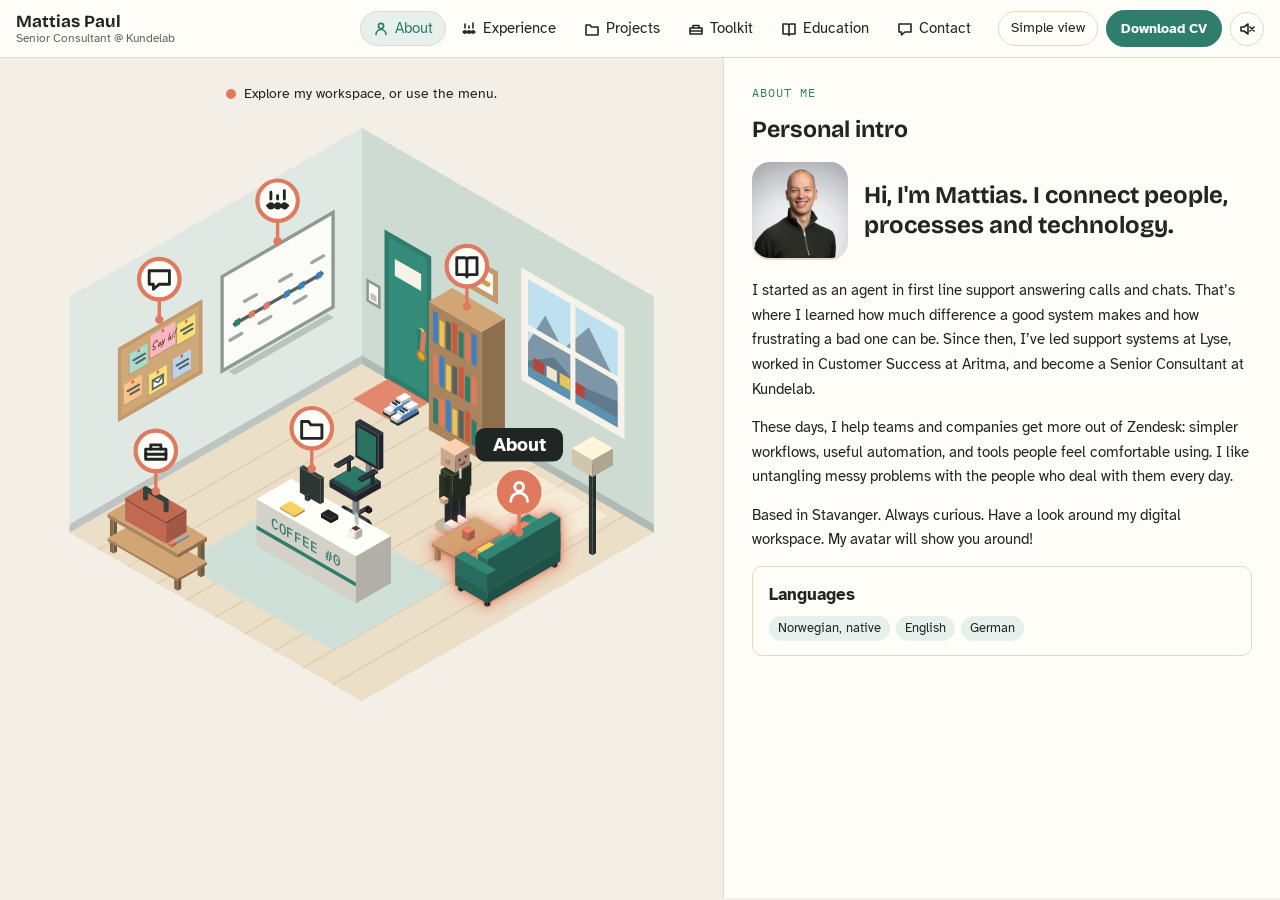
==== index.html @ dcd0cd8d "feature: Simple view and Interactive view links, including on phones Renames Résumé view to Simple v" ====
<!doctype html>
<html lang="en">
<head>
  <meta charset="utf-8">
  <meta name="viewport" content="width=device-width, initial-scale=1, viewport-fit=cover">
  <title>Mattias Paul</title>
  <meta name="description" content="Mattias Paul, Senior Consultant at Kundelab. Zendesk setup, automation and support systems. Explore my workspace.">
  <link rel="icon" href="assets/favicon.svg?v=2" type="image/svg+xml">
  <link rel="apple-touch-icon" href="assets/apple-touch-icon.png">
  <link rel="preconnect" href="https://fonts.googleapis.com">
  <link rel="preconnect" href="https://fonts.gstatic.com" crossorigin>
  <link rel="stylesheet" href="https://fonts.googleapis.com/css2?family=Atkinson+Hyperlegible:wght@400;700&family=Bricolage+Grotesque:opsz,wght@12..96,500;12..96,700&family=Caveat:wght@700&family=IBM+Plex+Mono:wght@500&display=swap">
  <link rel="stylesheet" href="css/styles.css">
</head>
<body>
  <a class="skip" href="#panel">Skip to content</a>
  <header class="topbar">
    <div class="brand">Mattias Paul<small>Senior Consultant @ Kundelab</small></div>
    <nav id="nav" class="nav" aria-label="Sections"></nav>
    <div class="actions">
      <a class="ghost" href="resume.html">Simple view</a>
      <a id="cv" class="cta" href="assets/Mattias-Paul-CV.pdf" download aria-label="Download CV"><span class="long">Download </span>CV</a>
      <button id="sound" type="button" class="iconbtn" aria-pressed="false" aria-label="Sound off" title="Sound off">
        <svg viewBox="0 0 16 16" fill="none" stroke="currentColor" stroke-width="1.6" stroke-linecap="round" stroke-linejoin="round" aria-hidden="true"><path d="M2 6h3l4-3v10l-4-3H2z"/><path class="x" d="M11 6l4 4M15 6l-4 4"/></svg>
      </button>
    </div>
  </header>

  <main class="body">
    <div class="scene">
      <h1 class="visually-hidden">Mattias Paul, Senior Consultant at Kundelab</h1>
      <p class="hint"><i aria-hidden="true"></i>Explore my workspace, or use the menu.</p>
      <svg id="room" viewBox="-205 -150 410 360" role="group" aria-label="My workspace. Each marked object opens a section."></svg>
    </div>
    <p id="room-status" class="visually-hidden" aria-live="polite"></p>
    <section id="panel" class="panel" aria-label="Section"></section>
  </main>

  <script src="js/content.js"></script>
  <script src="js/render.js"></script>
  <script src="js/iso.js"></script>
  <script src="js/walk.js"></script>
  <script src="js/coffee.js"></script>
  <script src="js/room.js"></script>
  <script src="js/app.js"></script>
</body>
</html>
---- css/styles.css ----
/* Mattias Paul portfolio. Layout: header bar, then two columns (room left, section panel right); one column on phones. */
:root{
  --bg:#f4efe6; --panel:#fffdf8; --fg:#1f2624; --muted:#5d6864; --line:#e2d9c8;
  --accent:#2f7d6d; --accent-ink:#ffffff; --chip:#e7f0ec; --mark:#e07a5f;
  --display:"Bricolage Grotesque", "Segoe UI", system-ui, sans-serif;
  --body:"Atkinson Hyperlegible", system-ui, -apple-system, "Segoe UI", sans-serif;
  --mono:"IBM Plex Mono", ui-monospace, Consolas, Menlo, monospace;
}
body.evening{
  --bg:#1e2632; --panel:#26303d; --fg:#eef0ea; --muted:#b3bcc4; --line:#3a4656;
  --accent:#7fd1bd; --accent-ink:#11201c; --chip:#2f3d48;
}
*{box-sizing:border-box}
[hidden]{display:none !important}
html{-webkit-text-size-adjust:100%}
body{margin:0; background:var(--bg); color:var(--fg); font:17px/1.6 var(--body); transition:background-color .6s, color .6s}
h1,h2,h3,h4{font-family:var(--display); line-height:1.2; text-wrap:balance; margin:0}
p{margin:0}
a{color:var(--accent)}
button{font:inherit}
:focus-visible{outline:3px solid var(--accent); outline-offset:2px}
.skip{position:absolute; left:-999px; top:8px; background:var(--panel); padding:6px 12px; z-index:10}
.skip:focus{left:8px}

/* header */
.topbar{display:flex; align-items:center; flex-wrap:wrap; gap:8px 14px; padding:10px max(16px, env(safe-area-inset-left)) 10px; border-bottom:1px solid var(--line); background:var(--panel); position:sticky; top:0; z-index:5}
.brand{font-family:var(--display); font-weight:700; line-height:1.15; margin-right:auto}
.brand small{display:block; font-family:var(--body); font-weight:400; font-size:.78rem; color:var(--muted)}
.nav{display:flex; flex-wrap:wrap; gap:2px; align-items:center}
.nav button{color:var(--fg); background:none; border:1px solid transparent; border-radius:999px; padding:5px 12px; cursor:pointer; display:inline-flex; align-items:center; gap:6px; font-size:.92rem}
.nav button svg{width:16px; height:16px}
.nav-view{display:none}
.nav button:hover{background:var(--chip)}
/* selected item: same font weight as the others, so nothing around it moves */
.nav button[aria-current="true"]{background:var(--chip); border-color:var(--line); color:var(--accent)}
.actions{display:flex; align-items:center; gap:8px}
.cta{font-size:.9rem; font-weight:700; padding:6px 14px; border-radius:999px; border:1px solid var(--accent); background:var(--accent); color:var(--accent-ink); text-decoration:none; cursor:pointer}
.ghost{font-size:.88rem; padding:5px 12px; border-radius:999px; border:1px solid var(--line); color:var(--fg); text-decoration:none}
.iconbtn{display:inline-grid; place-items:center; width:34px; height:34px; border-radius:999px; border:1px solid var(--line); background:none; color:var(--fg); cursor:pointer}
.iconbtn svg{width:16px; height:16px}

/* main layout */
.body{display:grid; grid-template-columns:minmax(0,1.3fr) minmax(0,1fr); min-height:calc(100vh - 60px)}
.scene{display:grid; align-content:start; gap:6px; padding:24px max(16px, env(safe-area-inset-left)) 12px; min-width:0}
.hello{display:grid; grid-template-columns:auto 1fr; gap:8px 16px; align-items:center}
.portrait{width:96px; height:96px; border-radius:18px; object-fit:cover; display:block; box-shadow:0 2px 0 var(--line)}
.hello h1{font-size:clamp(1.3rem, 2.6vw, 1.85rem)}
.hint{justify-self:center; justify-content:center; text-align:center; display:inline-flex; align-items:center; gap:8px; font-size:.9rem}
.hint i{width:10px; height:10px; border-radius:50%; background:var(--mark); flex:none}
#room{width:100%; max-width:760px; height:auto; display:block; margin:0 auto; touch-action:manipulation}

.visually-hidden{position:absolute; width:1px; height:1px; margin:-1px; padding:0; overflow:hidden; clip:rect(0 0 0 0); white-space:nowrap; border:0}
.intro-card{display:grid; grid-template-columns:auto minmax(0,1fr); gap:16px; align-items:center; margin:4px 0 6px}
.intro-card .headline{font-family:var(--display); font-weight:700; font-size:clamp(1.2rem, 2vw, 1.5rem); line-height:1.25; text-wrap:balance}

.photo{margin:0; display:grid; gap:6px}
.photo img{width:100%; height:auto; max-height:420px; object-fit:cover; border-radius:10px; display:block; background:var(--chip)}
.photo figcaption{font-size:.82rem; color:var(--muted)}

/* project cards: actions and the "How I built it" toggle */
.key-actions{margin:6px 0 0; padding-left:1.15em; display:grid; gap:3px}
.key-actions li{font-size:.95rem}
.built{border-top:1px solid var(--line); padding-top:10px}
.built summary{cursor:pointer; font-weight:700; color:var(--accent); list-style:none; display:flex; align-items:center; gap:8px; width:max-content; max-width:100%}
.built summary::-webkit-details-marker{display:none}
.built summary::before{content:""; width:7px; height:7px; border-right:2px solid currentColor; border-bottom:2px solid currentColor; transform:rotate(-45deg); transition:transform .15s}
.built[open] summary::before{transform:rotate(45deg)}
.built-body{display:grid; gap:10px; margin-top:10px}
.built-body p{font-size:.92rem; color:var(--muted); margin:0}
.built-body b{color:var(--fg)}

/* before/after workflow */
.beforeafter{display:grid; gap:8px; margin-top:4px}
.beforeafter h3{font-size:1rem; margin:0}
.ba-head{display:grid; grid-template-columns:1fr 1fr; gap:10px; font-family:var(--mono); font-size:.72rem; letter-spacing:.08em; text-transform:uppercase}
.ba-head span:first-child{color:var(--muted)}
.ba-head span:last-child{color:var(--accent)}
.ba-row{display:grid; grid-template-columns:1fr 1fr; gap:4px 10px; padding-top:8px; border-top:1px solid var(--line)}
.ba-step{grid-column:1 / -1; font-size:.86rem}
.ba-row p{margin:0; font-size:.88rem; line-height:1.45; padding:8px 10px; border-radius:8px}
.ba-before{background:var(--bg); color:var(--muted)}
.ba-after{background:var(--chip)}
.ba-tag{position:absolute; width:1px; height:1px; overflow:hidden; clip:rect(0 0 0 0); white-space:nowrap}
@media (max-width:480px){
  .ba-head{display:none}
  .ba-row{grid-template-columns:1fr}
  .ba-tag{position:static; width:auto; height:auto; clip:auto; display:block; font-family:var(--mono); font-size:.68rem; letter-spacing:.08em; text-transform:uppercase; margin-bottom:2px}
  .ba-after .ba-tag{color:var(--accent)}
}

/* panel */
.panel{background:var(--panel); border-left:1px solid var(--line); padding:26px 28px 40px; display:grid; gap:14px; align-content:start; min-width:0}
.panel h2{font-size:1.45rem}
.panel h2:focus{outline:none}
.kicker{font-family:var(--mono); font-size:.72rem; letter-spacing:.08em; text-transform:uppercase; color:var(--accent)}
.panel p,.panel li{font-size:.96rem}
.muted{color:var(--muted)}
.ph{border:1.5px dashed var(--muted); border-radius:8px; padding:12px; color:var(--muted); font-size:.92rem}
.ph b{color:var(--fg)}
.card{border:1px solid var(--line); border-radius:10px; padding:14px 16px; display:grid; gap:8px}
.card.feature{border:2px solid var(--accent); padding:20px 22px; gap:12px}
.card .title{font-family:var(--display); font-size:1.15rem; line-height:1.25; font-weight:700}
.card dl{display:grid; gap:4px; margin:0}
.card dt{font-family:var(--mono); font-size:.72rem; letter-spacing:.08em; text-transform:uppercase; color:var(--accent); margin-top:10px}
.card dt:first-child{margin-top:0}
.card dd{margin:0; line-height:1.6}
.kpis{display:grid; grid-template-columns:minmax(0,1.4fr) minmax(0,1fr); gap:8px; align-items:stretch}
@media (max-width:420px){ .kpis{grid-template-columns:1fr} }
.kpi{display:grid; gap:4px; align-content:start; padding:12px 12px 10px; border-radius:8px; background:var(--chip)}
.kpi b{font-family:var(--display); font-size:1.45rem; line-height:1.1; color:var(--accent); font-variant-numeric:tabular-nums; white-space:nowrap}
.kpi span{font-size:.78rem; line-height:1.35; color:var(--muted)}
.kpi.primary{background:var(--accent); }
.kpi.primary b{color:var(--accent-ink); font-size:2rem}
.kpi.primary span{color:var(--accent-ink); opacity:.9; font-size:.82rem}
.kpi:not(.primary) b{font-size:1.2rem; color:var(--fg)}
.credit{font-size:.84rem; color:var(--muted)}
.chips{display:flex; flex-wrap:wrap; gap:6px}
.chip{font-size:.8rem; padding:2px 9px; border-radius:999px; background:var(--chip); justify-self:start}
.tl{list-style:none; margin:0; padding:0; display:grid}
.tl li{display:grid; grid-template-columns:100px minmax(0,1fr); gap:10px; padding:9px 0; border-top:1px solid var(--line)}
.tl .yr{font-family:var(--mono); font-size:.78rem; color:var(--muted); padding-top:2px}
.tl b{display:block}
.tools{list-style:none; margin:0; padding:0; display:grid}
.tools li{display:grid; gap:2px; padding:10px 0; border-top:1px solid var(--line)}
.tools li:first-child{border-top:0; padding-top:0}
.tools b{font-family:var(--display)}
.tools span{color:var(--muted); font-size:.94rem}
.tabs{display:inline-flex; justify-self:start; border:1px solid var(--line); border-radius:999px; padding:3px; gap:2px; background:var(--bg)}
.tabs button{border:0; background:none; color:var(--fg); padding:5px 14px; border-radius:999px; cursor:pointer; font-size:.9rem}
.tabs button[aria-selected="true"]{background:var(--accent); color:var(--accent-ink)}
.copyrow{display:flex; flex-wrap:wrap; gap:8px; align-items:center}
.copyrow code{font-family:var(--mono); font-size:.92rem; user-select:all; overflow-wrap:anywhere}
.btn{font-size:.9rem; padding:6px 12px; border-radius:6px; border:1px solid var(--accent); background:var(--accent); color:var(--accent-ink); cursor:pointer}
.panel h3{font-size:1.02rem; margin-top:6px}

/* room interaction */
.hot,.floor,.marker,.switch{cursor:pointer; outline:none}
.hot.lit{filter:drop-shadow(0 0 1.5px #e07a5f) drop-shadow(0 0 5px rgba(224,122,95,.75))}
.marker .tagwrap{visibility:hidden; opacity:0}
.marker:hover .tagwrap,.marker.lit .tagwrap,.marker.sel .tagwrap,.marker:focus-visible .tagwrap{visibility:visible; opacity:1}
.marker .disc{fill:#fffdf8; stroke:#e07a5f; stroke-width:2.5}
.marker .ico{fill:none; stroke:#1f2624; stroke-width:1.7; stroke-linecap:round; stroke-linejoin:round}
.marker.sel .disc{fill:#e07a5f}
.marker.sel .ico{stroke:#ffffff}
.marker:focus-visible .disc{stroke:#2f7d6d; stroke-width:3.5}
.switch:focus-visible .plate{stroke:#2f7d6d; stroke-width:3}
.pulse{opacity:0}
@media (prefers-reduced-motion: no-preference){
  .hot{transition:filter .15s}
  .marker .tagwrap{transition:opacity .15s}
  .pulse{transform-box:fill-box; transform-origin:center; animation:pulse 2.6s ease-out infinite}
  .steam{animation:steam 1.4s ease-out infinite; transform-box:fill-box; transform-origin:bottom}
}
.topic-bubble{cursor:pointer; outline:none}
.has-bubble .marker .tagwrap{visibility:hidden !important}
.topic-bubble:focus-visible rect:first-child{stroke-width:3}
@media (prefers-reduced-motion: no-preference){ .topic-bubble{animation:bubble-in .25s ease-out; transform-box:fill-box; transform-origin:bottom center} }
@keyframes bubble-in{from{opacity:0; transform:translateY(6px) scale(.92)} to{opacity:1; transform:none}}
@keyframes pulse{0%{opacity:.5; transform:scale(1)}100%{opacity:0; transform:scale(1.9)}}
@keyframes steam{0%{opacity:0; transform:translateY(4px)}30%{opacity:.9}100%{opacity:0; transform:translateY(-8px)}}
@media (prefers-reduced-motion: reduce){ body{transition:none} }

/* medium screens: drop the menu icons and tighten spacing so the header stays on one row */
@media (min-width:861px) and (max-width:1179px){
  .nav button svg{display:none}
  .nav button{padding:5px 9px}
  .topbar{gap:8px 10px}
  .actions{gap:6px}
}
@media (min-width:861px) and (max-width:959px){ .cta .long{display:none} }

/* phone */
@media (max-width:860px){
  .body{grid-template-columns:1fr; min-height:0}
  .topbar{gap:8px}
  .nav{order:3; width:100%; flex-wrap:nowrap; overflow-x:auto; gap:6px; padding-bottom:2px; scrollbar-width:none}
  .nav button{border-color:var(--line); flex:0 0 auto}
  body:not(.resume-page) .actions .ghost{display:none}
  .nav-view{display:inline-flex; align-items:center; flex:0 0 auto; padding:5px 12px; border-radius:999px; border:1px dashed var(--accent); color:var(--accent); text-decoration:none; font-size:.92rem}
  .portrait{width:64px; height:64px; border-radius:14px}
  .scene{padding-top:16px}
  .panel{border-left:0; border-top:1px solid var(--line); border-radius:16px 16px 0 0; box-shadow:0 -6px 18px rgba(0,0,0,.08); padding:22px max(16px, env(safe-area-inset-left)) 40px}
  .tl li{grid-template-columns:84px minmax(0,1fr)}
}

/* résumé view */
.resume{max-width:760px; margin:0 auto; padding:32px max(16px, env(safe-area-inset-left)) 60px; display:grid; gap:28px}
.resume section{display:grid; gap:12px}
@media print{
  .topbar .actions,.topbar .nav,.skip{display:none !important}
  .topbar{position:static}
  body{background:#fff; color:#000}
}
.resume-page .resume{border:0; box-shadow:none; border-radius:0; background:var(--panel)}
.resume-page{background:var(--bg)}
@media print{
  .resume-page .resume{padding:0}
  .resume .btn,.ph{display:none !important}
  .resume section{break-inside:avoid-page}
}
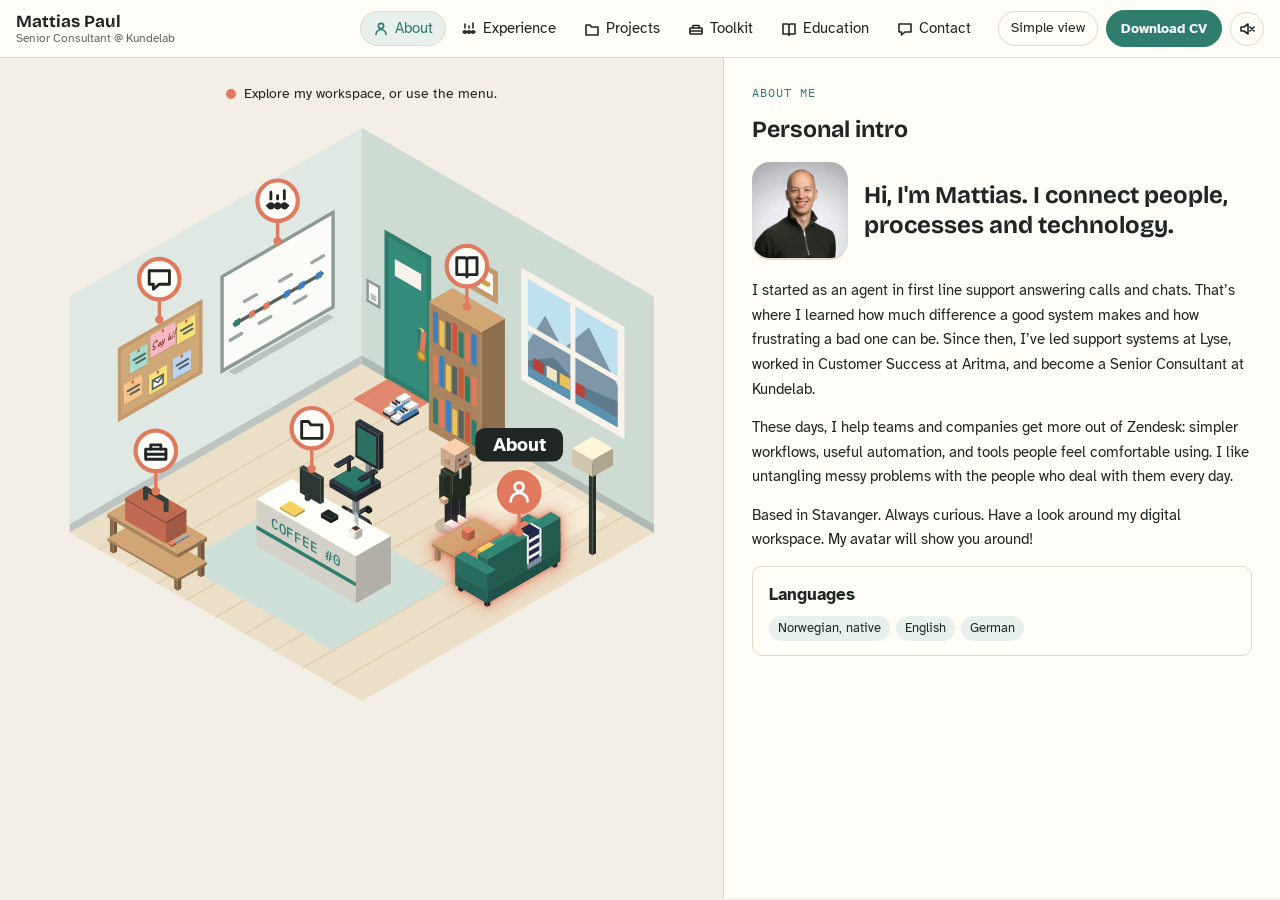
==== commit 85aabbdf: "feature: Vercel Web Analytics on both pages Cookie-free page view counting, visible only in the Verc" ====
--- a/index.html
+++ b/index.html
@@ -11,6 +11,9 @@
   <link rel="preconnect" href="https://fonts.gstatic.com" crossorigin>
   <link rel="stylesheet" href="https://fonts.googleapis.com/css2?family=Atkinson+Hyperlegible:wght@400;700&family=Bricolage+Grotesque:opsz,wght@12..96,500;12..96,700&family=Caveat:wght@700&family=IBM+Plex+Mono:wght@500&display=swap">
   <link rel="stylesheet" href="css/styles.css">
+  <!-- Vercel Web Analytics: cookie-free page view counting, visible only in the Vercel dashboard -->
+  <script>window.va = window.va || function () { (window.vaq = window.vaq || []).push(arguments); };</script>
+  <script defer src="/_vercel/insights/script.js"></script>
 </head>
 <body>
   <a class="skip" href="#panel">Skip to content</a>
--- a/css/styles.css
+++ b/css/styles.css
@@ -54,7 +54,7 @@
 .intro-card .headline{font-family:var(--display); font-weight:700; font-size:clamp(1.2rem, 2vw, 1.5rem); line-height:1.25; text-wrap:balance}
 
 .photo{margin:0; display:grid; gap:6px}
-.photo img{width:100%; height:auto; max-height:420px; object-fit:cover; border-radius:10px; display:block; background:var(--chip)}
+.photo img{width:100%; height:auto; max-height:520px; object-fit:cover; object-position:center top; border-radius:10px; display:block; background:var(--chip)}   /* crop from the bottom so heads stay in view */
 .photo figcaption{font-size:.82rem; color:var(--muted)}
 
 /* project cards: actions and the "How I built it" toggle */
@@ -87,6 +87,18 @@
   .ba-tag{position:static; width:auto; height:auto; clip:auto; display:block; font-family:var(--mono); font-size:.68rem; letter-spacing:.08em; text-transform:uppercase; margin-bottom:2px}
   .ba-after .ba-tag{color:var(--accent)}
 }
+
+/* contact */
+.contact-hero{display:grid; grid-template-columns:minmax(120px,170px) minmax(0,1fr); gap:16px; align-items:center}
+.contact-photo{width:100%; height:auto; aspect-ratio:2/3; object-fit:cover; object-position:70% 30%; border-radius:12px; display:block; background:var(--chip)}
+.contact-text{display:grid; gap:12px; min-width:0}
+@media (max-width:420px){ .contact-hero{grid-template-columns:110px minmax(0,1fr); gap:12px} }
+.contact-actions{display:flex; flex-wrap:wrap; gap:8px}
+.contact-actions a{display:inline-flex; align-items:center; min-height:40px; padding:8px 16px}
+.copyrow .btn.small{padding:3px 10px; font-size:.82rem}
+.icebreakers{border-top:1px solid var(--line); padding-top:12px; display:grid; gap:6px}
+.icebreakers h3{font-size:1rem; margin:0}
+.icebreakers ul{margin:0; padding-left:1.15em; display:grid; gap:4px}
 
 /* panel */
 .panel{background:var(--panel); border-left:1px solid var(--line); padding:26px 28px 40px; display:grid; gap:14px; align-content:start; min-width:0}
@@ -169,6 +181,12 @@
 }
 @media (min-width:861px) and (max-width:959px){ .cta .long{display:none} }
 
+/* desktop: the room stays in view while the panel scrolls */
+@media (min-width:861px){
+  .scene{position:sticky; top:var(--header-h, 58px); align-self:start; max-height:calc(100vh - var(--header-h, 58px))}
+  #room{max-height:calc(100vh - var(--header-h, 58px) - 70px)}
+}
+
 /* phone */
 @media (max-width:860px){
   .body{grid-template-columns:1fr; min-height:0}
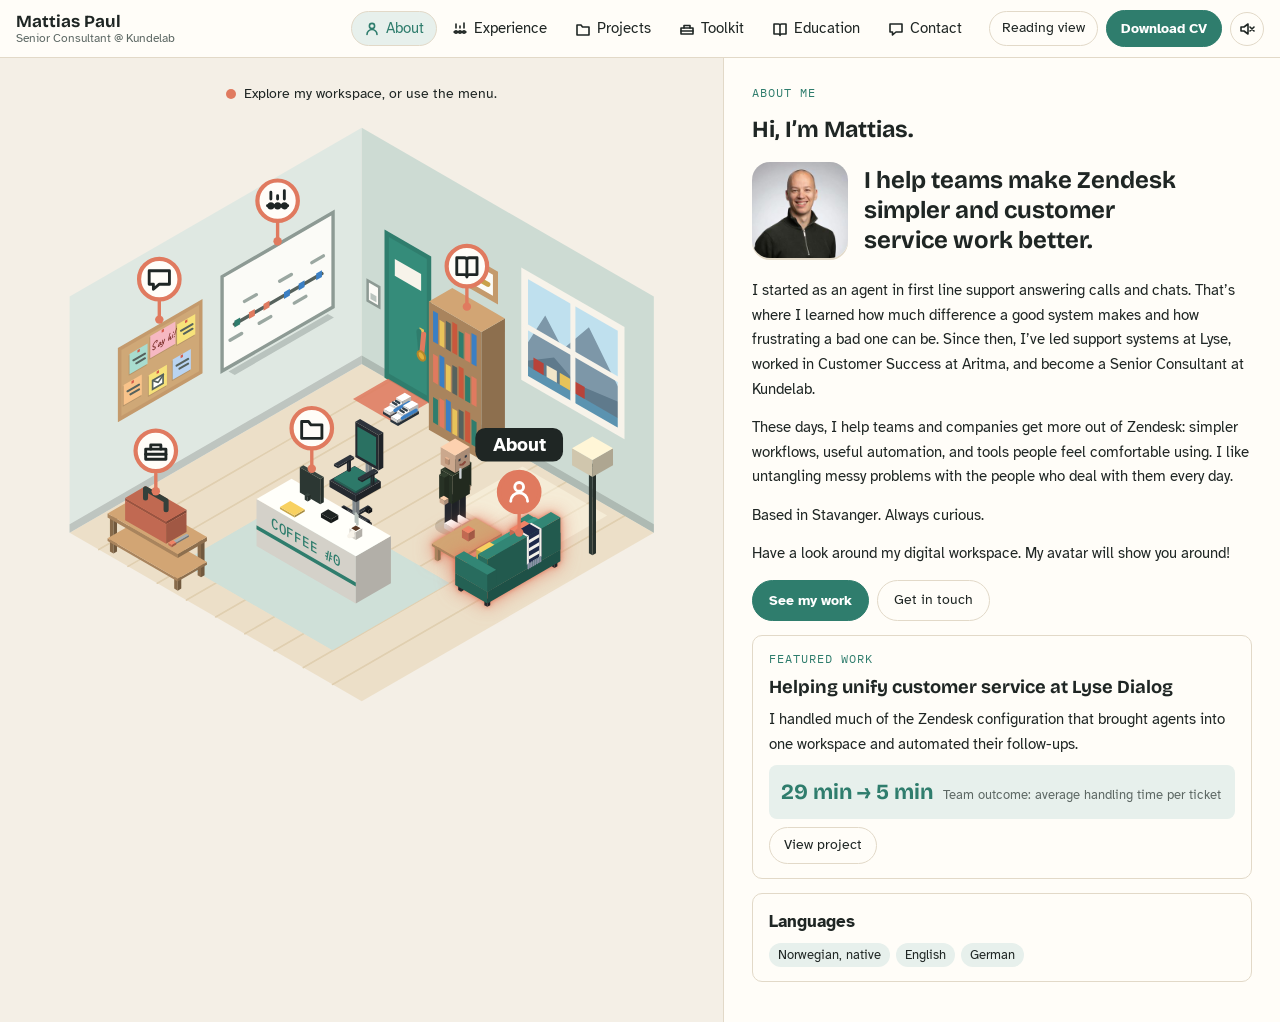
==== commit 487e8c25: "feature: clearer opening, featured work, wider reading panel, better phone layout - About opens with" ====
--- a/index.html
+++ b/index.html
@@ -21,7 +21,7 @@
     <div class="brand">Mattias Paul<small>Senior Consultant @ Kundelab</small></div>
     <nav id="nav" class="nav" aria-label="Sections"></nav>
     <div class="actions">
-      <a class="ghost" href="resume.html">Simple view</a>
+      <a class="ghost" href="resume.html">Reading view</a>
       <a id="cv" class="cta" href="assets/Mattias-Paul-CV.pdf" download aria-label="Download CV"><span class="long">Download </span>CV</a>
       <button id="sound" type="button" class="iconbtn" aria-pressed="false" aria-label="Sound off" title="Sound off">
         <svg viewBox="0 0 16 16" fill="none" stroke="currentColor" stroke-width="1.6" stroke-linecap="round" stroke-linejoin="round" aria-hidden="true"><path d="M2 6h3l4-3v10l-4-3H2z"/><path class="x" d="M11 6l4 4M15 6l-4 4"/></svg>
@@ -32,8 +32,15 @@
   <main class="body">
     <div class="scene">
       <h1 class="visually-hidden">Mattias Paul, Senior Consultant at Kundelab</h1>
+      <div class="mobile-intro">
+        <img class="portrait" src="assets/portrait.jpg" width="64" height="64" alt="Portrait of Mattias Paul">
+        <p><b>Hi, I’m Mattias.</b> I help teams make Zendesk simpler and customer service work better.</p>
+      </div>
       <p class="hint"><i aria-hidden="true"></i>Explore my workspace, or use the menu.</p>
-      <svg id="room" viewBox="-205 -150 410 360" role="group" aria-label="My workspace. Each marked object opens a section."></svg>
+      <div class="room-frame" id="room-frame">
+        <svg id="room" viewBox="-205 -150 410 360" role="group" aria-label="My workspace. Each marked object opens a section."></svg>
+      </div>
+      <button type="button" class="room-toggle" aria-expanded="false" aria-controls="room-frame">Explore my workspace</button>
     </div>
     <p id="room-status" class="visually-hidden" aria-live="polite"></p>
     <section id="panel" class="panel" aria-label="Section"></section>
--- a/css/styles.css
+++ b/css/styles.css
@@ -88,11 +88,25 @@
   .ba-after .ba-tag{color:var(--accent)}
 }
 
+/* about: next steps and featured work */
+.next-steps{display:flex; flex-wrap:wrap; gap:8px}
+.next-steps a{display:inline-flex; align-items:center; min-height:40px; padding:8px 16px}
+.featured-work{gap:8px}
+.featured-work .title{font-size:1.08rem}
+.fw-result{display:flex; align-items:baseline; gap:10px; flex-wrap:wrap; padding:10px 12px; border-radius:8px; background:var(--chip)}
+.fw-result b{font-family:var(--display); font-size:1.35rem; color:var(--accent); white-space:nowrap}
+.fw-result span{font-size:.84rem; color:var(--muted)}
+.fw-link{justify-self:start; display:inline-flex; padding:6px 14px}
+/* projects: dates and summaries */
+.period{font-family:var(--mono); font-size:.76rem; color:var(--muted); letter-spacing:.04em}
+.card .summary{font-size:1rem; margin:2px 0 4px}
+
 /* contact */
-.contact-hero{display:grid; grid-template-columns:minmax(120px,170px) minmax(0,1fr); gap:16px; align-items:center}
-.contact-photo{width:100%; height:auto; aspect-ratio:2/3; object-fit:cover; object-position:70% 30%; border-radius:12px; display:block; background:var(--chip)}
+/* same size and shape as the portrait in About me */
+.contact-hero{display:grid; grid-template-columns:auto minmax(0,1fr); gap:16px; align-items:start}
+.contact-photo{width:96px; height:96px; object-fit:cover; object-position:50% 30%; border-radius:18px; display:block; box-shadow:0 2px 0 var(--line); background:var(--chip)}
+@media (max-width:860px){ .contact-photo{width:64px; height:64px; border-radius:14px} }
 .contact-text{display:grid; gap:12px; min-width:0}
-@media (max-width:420px){ .contact-hero{grid-template-columns:110px minmax(0,1fr); gap:12px} }
 .contact-actions{display:flex; flex-wrap:wrap; gap:8px}
 .contact-actions a{display:inline-flex; align-items:center; min-height:40px; padding:8px 16px}
 .copyrow .btn.small{padding:3px 10px; font-size:.82rem}
@@ -181,6 +195,13 @@
 }
 @media (min-width:861px) and (max-width:959px){ .cta .long{display:none} }
 
+/* desktop: wider reading panel for Projects and Experience, readable line length everywhere */
+@media (min-width:861px){
+  body.panel-wide .body{grid-template-columns:minmax(0,0.67fr) minmax(0,1fr)}
+  .panel > *{max-width:46rem}
+}
+.mobile-intro,.room-toggle{display:none}
+
 /* desktop: the room stays in view while the panel scrolls */
 @media (min-width:861px){
   .scene{position:sticky; top:var(--header-h, 58px); align-self:start; max-height:calc(100vh - var(--header-h, 58px))}
@@ -188,6 +209,21 @@
 }
 
 /* phone */
+@media (max-width:860px){
+  .mobile-intro{display:grid; grid-template-columns:auto minmax(0,1fr); gap:12px; align-items:center}
+  .mobile-intro .portrait{width:64px; height:64px; border-radius:14px}
+  .mobile-intro p{font-size:.98rem}
+  .panel .intro-card{display:none}   /* the intro above the room already shows portrait and headline */
+  .room-frame{max-height:200px; overflow:hidden; position:relative; border-radius:12px; transition:max-height .35s ease}
+  .room-frame::after{content:""; position:absolute; inset:auto 0 0 0; height:56px; background:linear-gradient(transparent, var(--bg)); pointer-events:none}
+  body.room-open .room-frame{max-height:900px}
+  body.room-open .room-frame::after{display:none}
+  .room-toggle{display:block; justify-self:center; margin-top:-4px; font:inherit; font-size:.92rem; padding:8px 16px; border-radius:999px; border:1px solid var(--accent); background:var(--panel); color:var(--accent); cursor:pointer}
+  .nav{flex-wrap:wrap !important; overflow:visible !important}
+  .nav button svg{display:none}
+  .nav button,.nav-view{padding:5px 11px !important}
+}
+@media (max-width:860px) and (prefers-reduced-motion: reduce){ .room-frame{transition:none} }
 @media (max-width:860px){
   .body{grid-template-columns:1fr; min-height:0}
   .topbar{gap:8px}
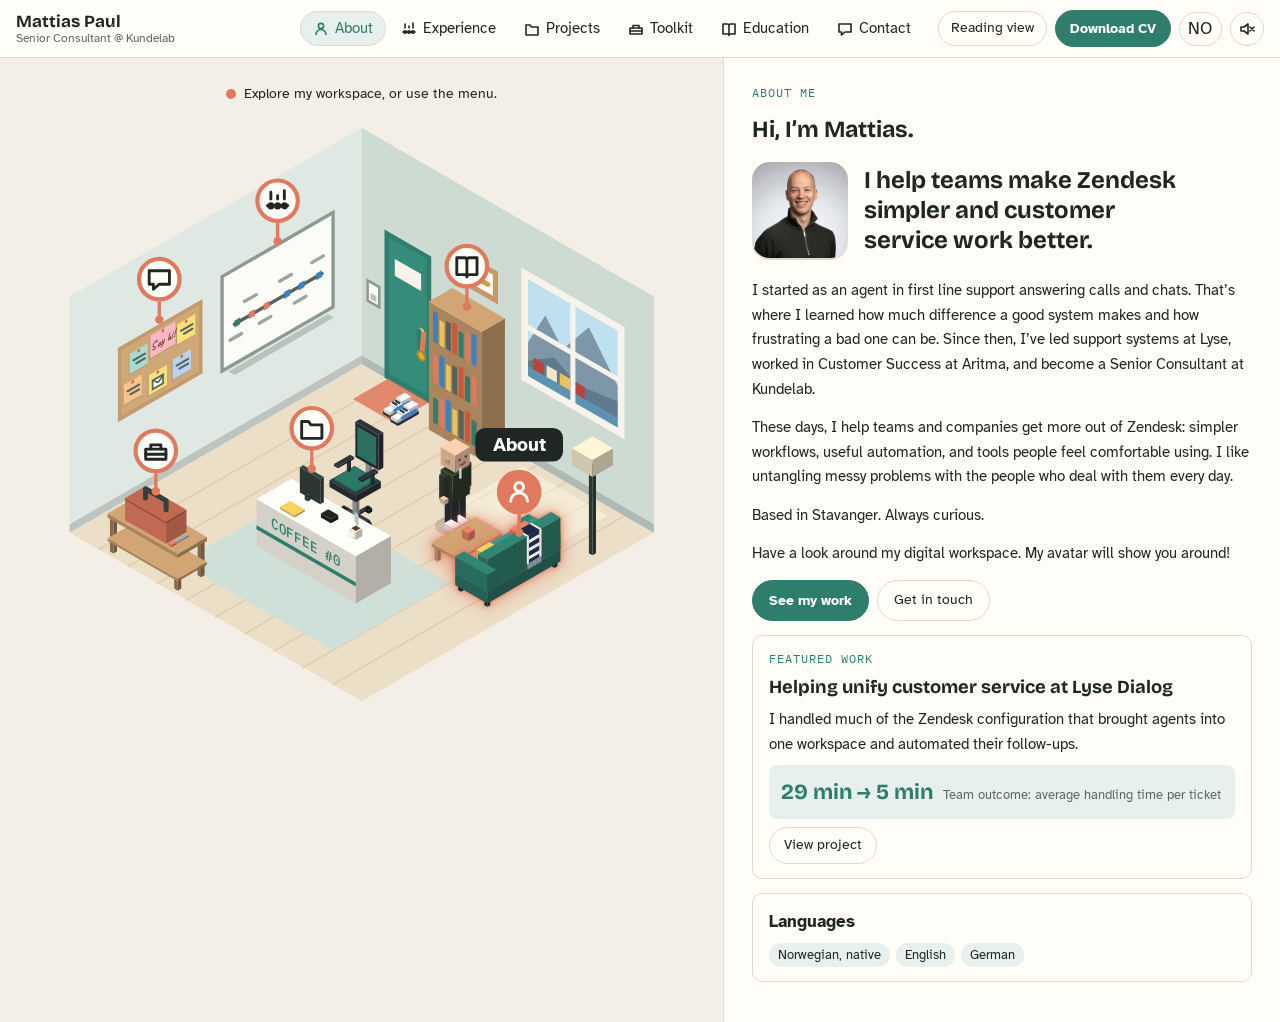
==== commit 2a421e9f: "Add English/Norwegian language toggle Co-Authored-By: Claude Opus 5.5 <noreply@anthropic.com> Claude" ====
--- a/index.html
+++ b/index.html
@@ -16,13 +16,14 @@
   <script defer src="/_vercel/insights/script.js"></script>
 </head>
 <body>
-  <a class="skip" href="#panel">Skip to content</a>
+  <a class="skip" href="#panel" data-i18n="skip">Skip to content</a>
   <header class="topbar">
     <div class="brand">Mattias Paul<small>Senior Consultant @ Kundelab</small></div>
-    <nav id="nav" class="nav" aria-label="Sections"></nav>
+    <nav id="nav" class="nav" aria-label="Sections" data-i18n-aria="sections"></nav>
     <div class="actions">
       <a class="ghost" href="resume.html">Reading view</a>
-      <a id="cv" class="cta" href="assets/Mattias-Paul-CV.pdf" download aria-label="Download CV"><span class="long">Download </span>CV</a>
+      <a id="cv" class="cta" href="assets/Mattias-Paul-CV.pdf" download aria-label="Download CV" data-i18n-aria="downloadCv"><span class="long" data-i18n="download">Download </span>CV</a>
+      <button id="lang" type="button" class="iconbtn lang" data-i18n="langShort" data-i18n-aria="langSwitch" aria-label="Bytt til norsk">NO</button>
       <button id="sound" type="button" class="iconbtn" aria-pressed="false" aria-label="Sound off" title="Sound off">
         <svg viewBox="0 0 16 16" fill="none" stroke="currentColor" stroke-width="1.6" stroke-linecap="round" stroke-linejoin="round" aria-hidden="true"><path d="M2 6h3l4-3v10l-4-3H2z"/><path class="x" d="M11 6l4 4M15 6l-4 4"/></svg>
       </button>
@@ -31,27 +32,30 @@
 
   <main class="body">
     <div class="scene">
-      <h1 class="visually-hidden">Mattias Paul, Senior Consultant at Kundelab</h1>
+      <h1 class="visually-hidden" data-i18n="h1">Mattias Paul, Senior Consultant at Kundelab</h1>
       <div class="mobile-intro">
-        <img class="portrait" src="assets/portrait.jpg" width="64" height="64" alt="Portrait of Mattias Paul">
-        <p><b>Hi, I’m Mattias.</b> I help teams make Zendesk simpler and customer service work better.</p>
+        <img class="portrait" src="assets/portrait.jpg" width="64" height="64" alt="Portrait of Mattias Paul" data-i18n-alt>
+        <p><b data-i18n="hi">Hi, I’m Mattias.</b> <span data-i18n="intro">I help teams make Zendesk simpler and customer service work better.</span></p>
       </div>
-      <p class="hint"><i aria-hidden="true"></i>Explore my workspace, or use the menu.</p>
+      <p class="hint"><i aria-hidden="true"></i><span data-i18n="hint">Explore my workspace, or use the menu.</span></p>
       <div class="room-frame" id="room-frame">
-        <svg id="room" viewBox="-205 -150 410 360" role="group" aria-label="My workspace. Each marked object opens a section."></svg>
+        <svg id="room" viewBox="-205 -150 410 360" role="group" aria-label="My workspace. Each marked object opens a section." data-i18n-aria="room"></svg>
       </div>
-      <button type="button" class="room-toggle" aria-expanded="false" aria-controls="room-frame">Explore my workspace</button>
+      <button type="button" class="room-toggle" aria-expanded="false" aria-controls="room-frame" data-i18n-ui="exploreMore">Explore my workspace</button>
     </div>
     <p id="room-status" class="visually-hidden" aria-live="polite"></p>
-    <section id="panel" class="panel" aria-label="Section"></section>
+    <section id="panel" class="panel" aria-label="Section" data-i18n-aria="section"></section>
   </main>
 
   <script src="js/content.js"></script>
+  <script src="js/content-no.js"></script>
+  <script src="js/i18n.js"></script>
   <script src="js/render.js"></script>
   <script src="js/iso.js"></script>
   <script src="js/walk.js"></script>
   <script src="js/coffee.js"></script>
   <script src="js/room.js"></script>
   <script src="js/app.js"></script>
+  <script>applyPageText();</script>
 </body>
 </html>
--- a/css/styles.css
+++ b/css/styles.css
@@ -38,6 +38,7 @@
 .ghost{font-size:.88rem; padding:5px 12px; border-radius:999px; border:1px solid var(--line); color:var(--fg); text-decoration:none}
 .iconbtn{display:inline-grid; place-items:center; width:34px; height:34px; border-radius:999px; border:1px solid var(--line); background:none; color:var(--fg); cursor:pointer}
 .iconbtn svg{width:16px; height:16px}
+.iconbtn.lang{width:auto; min-width:34px; padding:0 8px; font:700 12px/1 inherit; letter-spacing:.04em}
 
 /* main layout */
 .body{display:grid; grid-template-columns:minmax(0,1.3fr) minmax(0,1fr); min-height:calc(100vh - 60px)}
@@ -197,7 +198,6 @@
 
 /* desktop: wider reading panel for Projects and Experience, readable line length everywhere */
 @media (min-width:861px){
-  body.panel-wide .body{grid-template-columns:minmax(0,0.67fr) minmax(0,1fr)}
   .panel > *{max-width:46rem}
 }
 .mobile-intro,.room-toggle{display:none}
@@ -238,6 +238,8 @@
 }
 
 /* résumé view */
+.print-only{display:none}
+@media print{ .print-only{display:block} .cv-site{font-size:.9rem; margin:0} }
 .resume{max-width:760px; margin:0 auto; padding:32px max(16px, env(safe-area-inset-left)) 60px; display:grid; gap:28px}
 .resume section{display:grid; gap:12px}
 @media print{
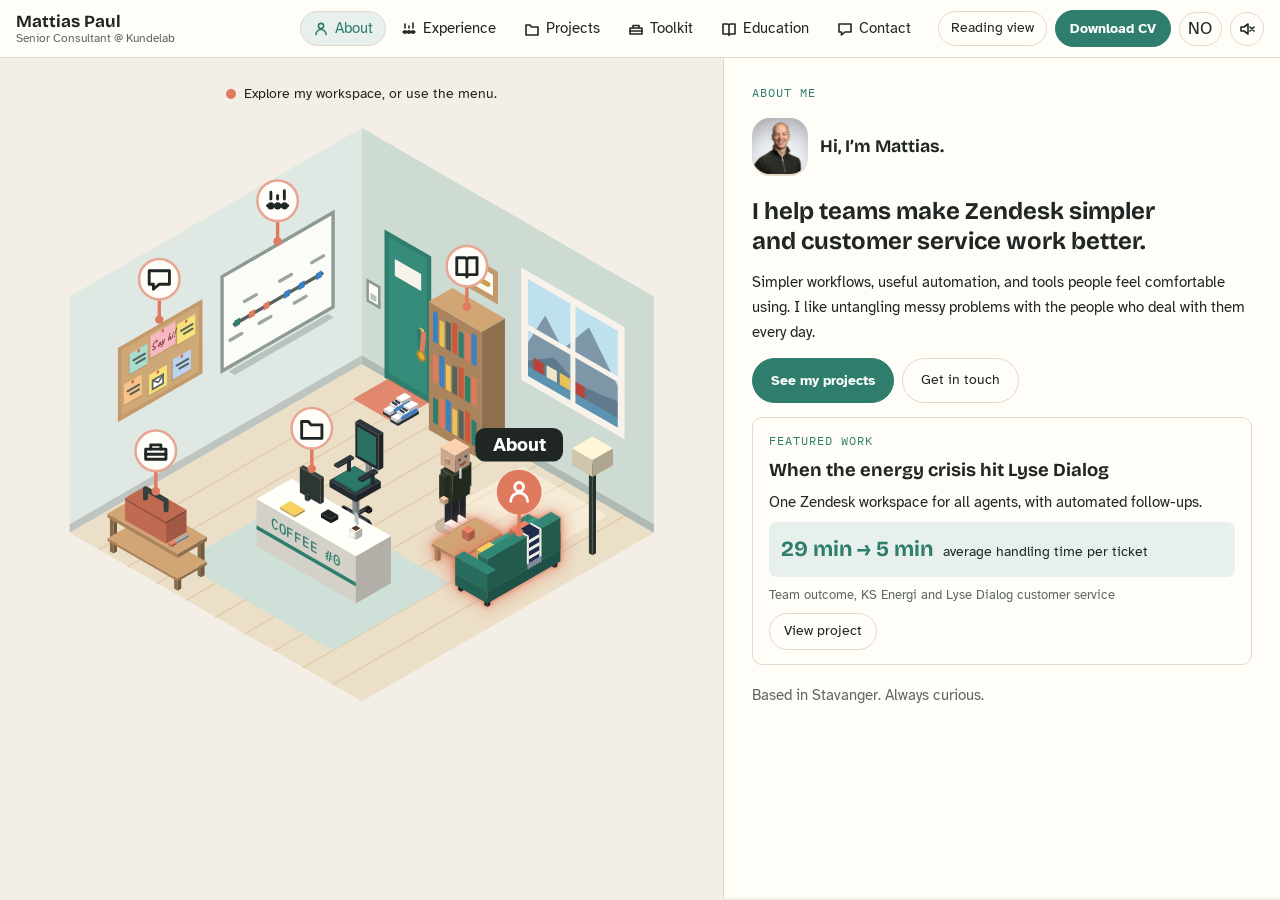
==== commit 99197b61: "Add Norwegian CV and bilingual reading view; Norwegian wording fixes Co-Authored-By: Claude Opus 5.5" ====
--- a/index.html
+++ b/index.html
@@ -22,7 +22,7 @@
     <nav id="nav" class="nav" aria-label="Sections" data-i18n-aria="sections"></nav>
     <div class="actions">
       <a class="ghost" href="resume.html">Reading view</a>
-      <a id="cv" class="cta" href="assets/Mattias-Paul-CV.pdf" download aria-label="Download CV" data-i18n-aria="downloadCv"><span class="long" data-i18n="download">Download </span>CV</a>
+      <a id="cv" class="cta" href="assets/Mattias-Paul-CV.pdf" download data-cv aria-label="Download CV" data-i18n-aria="downloadCv"><span class="long" data-i18n="download">Download </span>CV</a>
       <button id="lang" type="button" class="iconbtn lang" data-i18n="langShort" data-i18n-aria="langSwitch" aria-label="Bytt til norsk">NO</button>
       <button id="sound" type="button" class="iconbtn" aria-pressed="false" aria-label="Sound off" title="Sound off">
         <svg viewBox="0 0 16 16" fill="none" stroke="currentColor" stroke-width="1.6" stroke-linecap="round" stroke-linejoin="round" aria-hidden="true"><path d="M2 6h3l4-3v10l-4-3H2z"/><path class="x" d="M11 6l4 4M15 6l-4 4"/></svg>
--- a/css/styles.css
+++ b/css/styles.css
@@ -51,8 +51,10 @@
 #room{width:100%; max-width:760px; height:auto; display:block; margin:0 auto; touch-action:manipulation}
 
 .visually-hidden{position:absolute; width:1px; height:1px; margin:-1px; padding:0; overflow:hidden; clip:rect(0 0 0 0); white-space:nowrap; border:0}
-.intro-card{display:grid; grid-template-columns:auto minmax(0,1fr); gap:16px; align-items:center; margin:4px 0 6px}
-.intro-card .headline{font-family:var(--display); font-weight:700; font-size:clamp(1.2rem, 2vw, 1.5rem); line-height:1.25; text-wrap:balance}
+.greeting{display:flex; align-items:center; gap:12px; margin:2px 0 4px}
+.greeting .portrait{width:56px; height:56px}
+.panel .greeting h2{font-size:1.1rem; margin:0}
+.panel .headline{margin:4px 0 0; font-family:var(--display); font-weight:700; font-size:clamp(1.2rem, 2vw, 1.5rem); line-height:1.25; text-wrap:balance}
 
 .photo{margin:0; display:grid; gap:6px}
 .photo img{width:100%; height:auto; max-height:520px; object-fit:cover; object-position:center top; border-radius:10px; display:block; background:var(--chip)}   /* crop from the bottom so heads stay in view */
@@ -91,12 +93,15 @@
 
 /* about: next steps and featured work */
 .next-steps{display:flex; flex-wrap:wrap; gap:8px}
-.next-steps a{display:inline-flex; align-items:center; min-height:40px; padding:8px 16px}
+.next-steps a{display:inline-flex; align-items:center; min-height:44px; padding:10px 18px}
 .featured-work{gap:8px}
 .featured-work .title{font-size:1.08rem}
 .fw-result{display:flex; align-items:baseline; gap:10px; flex-wrap:wrap; padding:10px 12px; border-radius:8px; background:var(--chip)}
 .fw-result b{font-family:var(--display); font-size:1.35rem; color:var(--accent); white-space:nowrap}
-.fw-result span{font-size:.84rem; color:var(--muted)}
+.fw-result span{font-size:.9rem}
+.fw-credit{font-size:.8rem; color:var(--muted)}
+.location{font-size:.88rem; color:var(--muted); margin-top:4px}
+.lede{margin:4px 0 12px}
 .fw-link{justify-self:start; display:inline-flex; padding:6px 14px}
 /* projects: dates and summaries */
 .period{font-family:var(--mono); font-size:.76rem; color:var(--muted); letter-spacing:.04em}
@@ -165,9 +170,12 @@
 .hot.lit{filter:drop-shadow(0 0 1.5px #e07a5f) drop-shadow(0 0 5px rgba(224,122,95,.75))}
 .marker .tagwrap{visibility:hidden; opacity:0}
 .marker:hover .tagwrap,.marker.lit .tagwrap,.marker.sel .tagwrap,.marker:focus-visible .tagwrap{visibility:visible; opacity:1}
-.marker .disc{fill:#fffdf8; stroke:#e07a5f; stroke-width:2.5}
+.marker .disc{fill:#fffdf8; stroke:#e9a593; stroke-width:1.5}
+.marker .pulse{stroke-width:1.2 !important}
+.marker:not(.sel) .pulse{animation-name:pulse-soft !important}
+.marker.sel .pulse{stroke-width:2 !important}
 .marker .ico{fill:none; stroke:#1f2624; stroke-width:1.7; stroke-linecap:round; stroke-linejoin:round}
-.marker.sel .disc{fill:#e07a5f}
+.marker.sel .disc{fill:#e07a5f; stroke:#e07a5f; stroke-width:2.5}
 .marker.sel .ico{stroke:#ffffff}
 .marker:focus-visible .disc{stroke:#2f7d6d; stroke-width:3.5}
 .switch:focus-visible .plate{stroke:#2f7d6d; stroke-width:3}
@@ -183,7 +191,8 @@
 .topic-bubble:focus-visible rect:first-child{stroke-width:3}
 @media (prefers-reduced-motion: no-preference){ .topic-bubble{animation:bubble-in .25s ease-out; transform-box:fill-box; transform-origin:bottom center} }
 @keyframes bubble-in{from{opacity:0; transform:translateY(6px) scale(.92)} to{opacity:1; transform:none}}
-@keyframes pulse{0%{opacity:.5; transform:scale(1)}100%{opacity:0; transform:scale(1.9)}}
+@keyframes pulse{0%{opacity:.55; transform:scale(1)}100%{opacity:0; transform:scale(1.7)}}
+@keyframes pulse-soft{0%{opacity:.18; transform:scale(1)}100%{opacity:0; transform:scale(1.3)}}
 @keyframes steam{0%{opacity:0; transform:translateY(4px)}30%{opacity:.9}100%{opacity:0; transform:translateY(-8px)}}
 @media (prefers-reduced-motion: reduce){ body{transition:none} }
 
@@ -213,7 +222,7 @@
   .mobile-intro{display:grid; grid-template-columns:auto minmax(0,1fr); gap:12px; align-items:center}
   .mobile-intro .portrait{width:64px; height:64px; border-radius:14px}
   .mobile-intro p{font-size:.98rem}
-  .panel .intro-card{display:none}   /* the intro above the room already shows portrait and headline */
+  .panel .greeting .portrait{display:none}   /* the intro above the room already shows the portrait */
   .room-frame{max-height:200px; overflow:hidden; position:relative; border-radius:12px; transition:max-height .35s ease}
   .room-frame::after{content:""; position:absolute; inset:auto 0 0 0; height:56px; background:linear-gradient(transparent, var(--bg)); pointer-events:none}
   body.room-open .room-frame{max-height:900px}
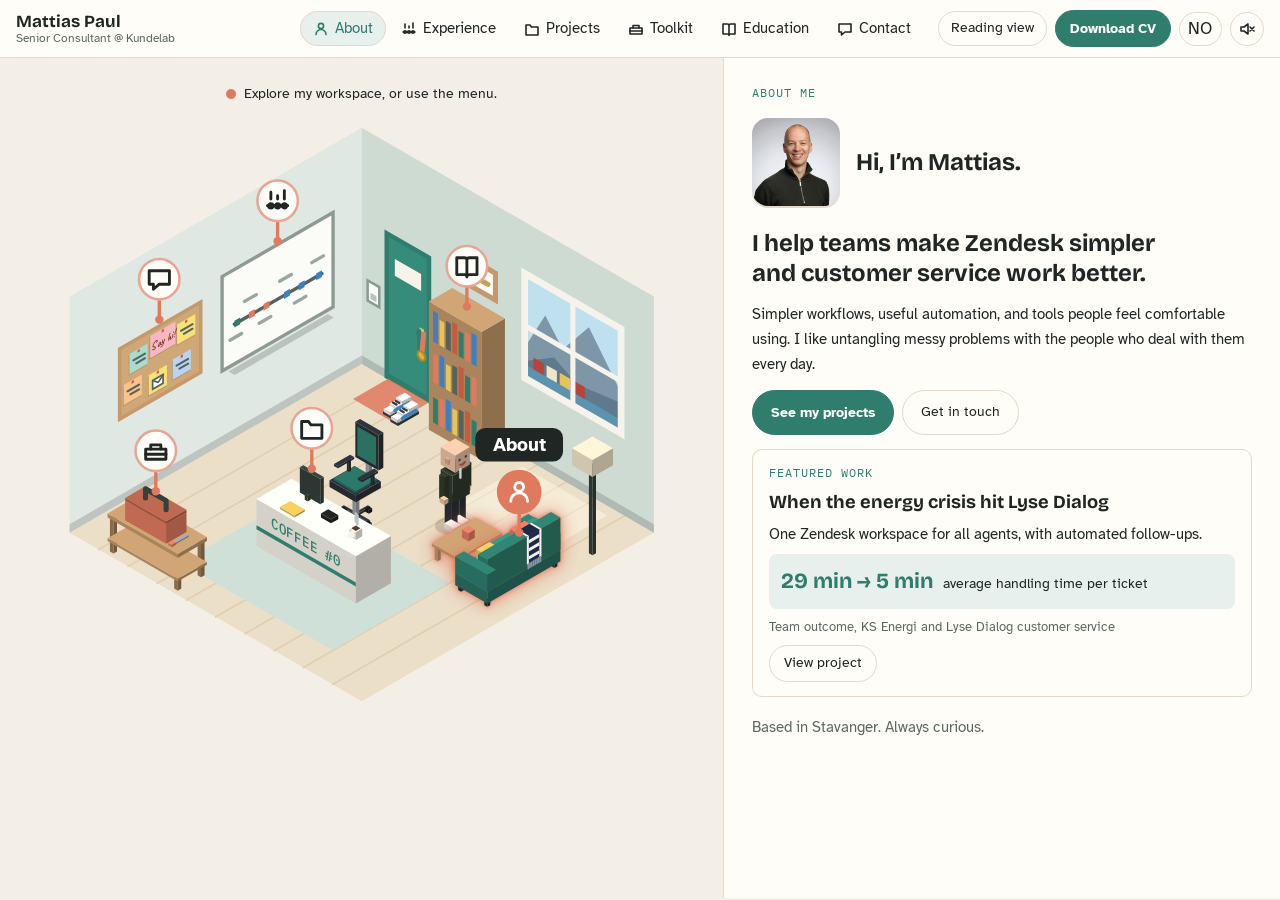
==== commit e87b9bbd: "Room: strolling avatar, topic bubble every 15 seconds, seven two-line topics Co-Authored-By: Claude " ====
--- a/index.html
+++ b/index.html
@@ -33,18 +33,18 @@
   <main class="body">
     <div class="scene">
       <h1 class="visually-hidden" data-i18n="h1">Mattias Paul, Senior Consultant at Kundelab</h1>
-      <div class="mobile-intro">
-        <img class="portrait" src="assets/portrait.jpg" width="64" height="64" alt="Portrait of Mattias Paul" data-i18n-alt>
-        <p><b data-i18n="hi">Hi, I’m Mattias.</b> <span data-i18n="intro">I help teams make Zendesk simpler and customer service work better.</span></p>
-      </div>
       <p class="hint"><i aria-hidden="true"></i><span data-i18n="hint">Explore my workspace, or use the menu.</span></p>
       <div class="room-frame" id="room-frame">
         <svg id="room" viewBox="-205 -150 410 360" role="group" aria-label="My workspace. Each marked object opens a section." data-i18n-aria="room"></svg>
       </div>
-      <button type="button" class="room-toggle" aria-expanded="false" aria-controls="room-frame" data-i18n-ui="exploreMore">Explore my workspace</button>
     </div>
-    <p id="room-status" class="visually-hidden" aria-live="polite"></p>
-    <section id="panel" class="panel" aria-label="Section" data-i18n-aria="section"></section>
+    <div class="sheet" id="sheet">
+      <div class="sheet-head">
+        <button type="button" class="sheet-grip" aria-expanded="false" aria-controls="panel" data-i18n-aria="sheetToggle" aria-label="Show or hide the section"><span></span></button>
+        <div class="sheet-nav"></div>
+      </div>
+      <section id="panel" class="panel" aria-label="Section" data-i18n-aria="section"></section>
+    </div>
   </main>
 
   <script src="js/content.js"></script>
--- a/css/styles.css
+++ b/css/styles.css
@@ -51,9 +51,9 @@
 #room{width:100%; max-width:760px; height:auto; display:block; margin:0 auto; touch-action:manipulation}
 
 .visually-hidden{position:absolute; width:1px; height:1px; margin:-1px; padding:0; overflow:hidden; clip:rect(0 0 0 0); white-space:nowrap; border:0}
-.greeting{display:flex; align-items:center; gap:12px; margin:2px 0 4px}
-.greeting .portrait{width:56px; height:56px}
-.panel .greeting h2{font-size:1.1rem; margin:0}
+.greeting{display:flex; align-items:center; gap:16px; margin:2px 0 4px}
+.greeting .portrait{width:88px; height:88px; border-radius:16px}
+.panel .greeting h2{font-size:clamp(1.2rem, 2vw, 1.5rem); line-height:1.25; margin:0}   /* same size as the statement below */
 .panel .headline{margin:4px 0 0; font-family:var(--display); font-weight:700; font-size:clamp(1.2rem, 2vw, 1.5rem); line-height:1.25; text-wrap:balance}
 
 .photo{margin:0; display:grid; gap:6px}
@@ -209,7 +209,6 @@
 @media (min-width:861px){
   .panel > *{max-width:46rem}
 }
-.mobile-intro,.room-toggle{display:none}
 
 /* desktop: the room stays in view while the panel scrolls */
 @media (min-width:861px){
@@ -217,34 +216,42 @@
   #room{max-height:calc(100vh - var(--header-h, 58px) - 70px)}
 }
 
-/* phone */
+/* phone: the room fills the screen, the sections live in a bottom sheet */
+.sheet{display:contents}
+.sheet-head{display:none}
 @media (max-width:860px){
-  .mobile-intro{display:grid; grid-template-columns:auto minmax(0,1fr); gap:12px; align-items:center}
-  .mobile-intro .portrait{width:64px; height:64px; border-radius:14px}
-  .mobile-intro p{font-size:.98rem}
-  .panel .greeting .portrait{display:none}   /* the intro above the room already shows the portrait */
-  .room-frame{max-height:200px; overflow:hidden; position:relative; border-radius:12px; transition:max-height .35s ease}
-  .room-frame::after{content:""; position:absolute; inset:auto 0 0 0; height:56px; background:linear-gradient(transparent, var(--bg)); pointer-events:none}
-  body.room-open .room-frame{max-height:900px}
-  body.room-open .room-frame::after{display:none}
-  .room-toggle{display:block; justify-self:center; margin-top:-4px; font:inherit; font-size:.92rem; padding:8px 16px; border-radius:999px; border:1px solid var(--accent); background:var(--panel); color:var(--accent); cursor:pointer}
-  .nav{flex-wrap:wrap !important; overflow:visible !important}
+  body:not(.resume-page){--peek:178px; height:100dvh; overflow:hidden; overscroll-behavior:none}
+  body:not(.resume-page) #sound{display:none}
+  body:not(.resume-page) .actions .ghost{display:none}
+  .topbar{flex-wrap:nowrap; gap:8px}
+  .actions{margin-left:auto}
+  .body{display:block; min-height:0}
+  .scene{position:fixed; left:0; right:0; top:var(--header-h, 56px); bottom:calc(var(--peek) - 18px); padding:10px 8px 0; display:flex; flex-direction:column; align-items:center; gap:4px}
+  .hint{font-size:.85rem}
+  .room-frame{flex:1; min-height:0; width:100%; display:flex; align-items:center; justify-content:center}
+  #room{width:100%; height:100%; max-height:100%}
+
+  .sheet{display:flex; flex-direction:column; position:fixed; left:0; right:0; bottom:0; z-index:6;
+    height:calc(100dvh - var(--header-h, 56px) - 28px); background:var(--panel); border-top:1px solid var(--line);
+    border-radius:18px 18px 0 0; box-shadow:0 -8px 24px rgba(0,0,0,.12);
+    transform:translateY(calc(100% - var(--peek))); transition:transform .32s cubic-bezier(.2,.8,.2,1)}
+  body.sheet-open .sheet{transform:none}
+  .sheet-head{display:block; padding:0 max(16px, env(safe-area-inset-left)) 8px; border-bottom:1px solid var(--line)}
+  .sheet-grip{display:flex; justify-content:center; align-items:center; width:100%; height:26px; border:0; background:none; cursor:pointer; padding:0}
+  .sheet-grip span{width:40px; height:5px; border-radius:3px; background:var(--line)}
+  .sheet-grip:focus-visible span{background:var(--accent)}
+  .nav{flex-wrap:nowrap; overflow-x:auto; gap:6px; scrollbar-width:none; margin:0 -16px; padding:0 16px}
+  .nav::-webkit-scrollbar{display:none}
+  .nav button{border-color:var(--line); flex:0 0 auto; min-height:38px; padding:6px 12px}
   .nav button svg{display:none}
-  .nav button,.nav-view{padding:5px 11px !important}
-}
-@media (max-width:860px) and (prefers-reduced-motion: reduce){ .room-frame{transition:none} }
-@media (max-width:860px){
-  .body{grid-template-columns:1fr; min-height:0}
-  .topbar{gap:8px}
-  .nav{order:3; width:100%; flex-wrap:nowrap; overflow-x:auto; gap:6px; padding-bottom:2px; scrollbar-width:none}
-  .nav button{border-color:var(--line); flex:0 0 auto}
-  body:not(.resume-page) .actions .ghost{display:none}
-  .nav-view{display:inline-flex; align-items:center; flex:0 0 auto; padding:5px 12px; border-radius:999px; border:1px dashed var(--accent); color:var(--accent); text-decoration:none; font-size:.92rem}
-  .portrait{width:64px; height:64px; border-radius:14px}
-  .scene{padding-top:16px}
-  .panel{border-left:0; border-top:1px solid var(--line); border-radius:16px 16px 0 0; box-shadow:0 -6px 18px rgba(0,0,0,.08); padding:22px max(16px, env(safe-area-inset-left)) 40px}
+  .nav-view{display:inline-flex; align-items:center; flex:0 0 auto; min-height:38px; padding:6px 12px; border-radius:999px; border:1px dashed var(--accent); color:var(--accent); text-decoration:none; font-size:.92rem}
+  .panel{flex:1; min-height:0; overflow:hidden; border:0; padding:16px max(16px, env(safe-area-inset-left)) calc(32px + env(safe-area-inset-bottom)); overscroll-behavior:contain}
+  body.sheet-open .panel{overflow-y:auto}
+  .portrait,.greeting .portrait{width:64px; height:64px; border-radius:14px}
   .tl li{grid-template-columns:84px minmax(0,1fr)}
 }
+@media (max-width:860px) and (max-height:520px){ body:not(.resume-page){--peek:120px} }
+@media (max-width:860px) and (prefers-reduced-motion: reduce){ .sheet{transition:none} }
 
 /* résumé view */
 .print-only{display:none}
